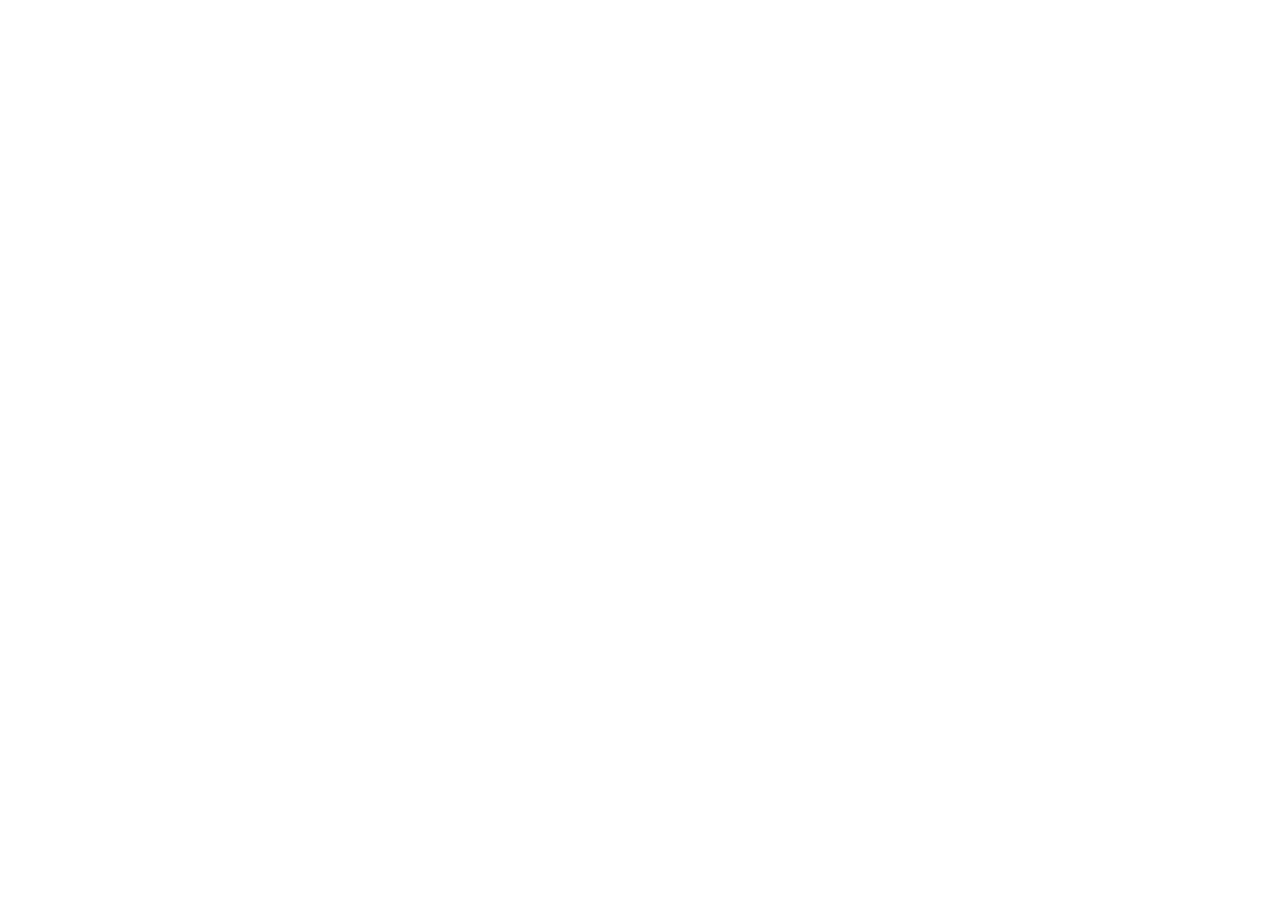
==== index.html @ 406fc0de "Update index.html" ====
<!DOCTYPE html>
<html lang="en">
<head>
  <meta charset="UTF-8">
  <title>Flight Globe Viewer (Modules)</title>
  <style>
    body { margin: 0; overflow: hidden; }
    canvas { display: block; }
  </style>
</head>
<body>
  <script type="module">
    import * as THREE from 'https://unpkg.com/three@0.150.0/build/three.module.js';
    import { OrbitControls } from 'https://unpkg.com/three@0.150.0/examples/jsm/controls/OrbitControls.js';
    import ThreeGlobe from 'https://unpkg.com/three-globe@2.26.6/dist/three-globe.module.js';

    const scene = new THREE.Scene();
    const camera = new THREE.PerspectiveCamera(75, window.innerWidth / window.innerHeight, 0.1, 1000);
    camera.position.z = 300;

    const renderer = new THREE.WebGLRenderer({ antialias: true });
    renderer.setSize(window.innerWidth, window.innerHeight);
    document.body.appendChild(renderer.domElement);

    const controls = new OrbitControls(camera, renderer.domElement);
    controls.enableZoom = true;

    const globe = new ThreeGlobe()
      .globeImageUrl('https://unpkg.com/three-globe/example/img/earth-dark.jpg');

    scene.add(globe);
    scene.add(new THREE.AmbientLight(0xbbbbbb));

    const dirLight = new THREE.DirectionalLight(0xffffff, 0.6);
    dirLight.position.set(0, 50, 50);
    scene.add(dirLight);

    fetch('flights.json')
      .then(res => res.json())
      .then(flights => {
        const arcs = flights
          .filter(f => f.from[0] !== f.to[0] || f.from[1] !== f.to[1])
          .map(f => ({
            startLat: f.from[0],
            startLng: f.from[1],
            endLat: f.to[0],
            endLng: f.to[1]
          }));

        globe
          .arcsData(arcs)
          .arcColor(() => '#FF0000')
          .arcDashLength(0.4)
          .arcDashGap(4)
          .arcDashInitialGap(() => Math.random() * 5)
          .arcDashAnimateTime(1000)
          .arcAltitudeAutoScale(true);
      });

    function animate() {
      requestAnimationFrame(animate);
      globe.rotation.y += 0.002;
      controls.update();
      renderer.render(scene, camera);
    }

    animate();

    window.addEventListener('resize', () => {
      camera.aspect = window.innerWidth / window.innerHeight;
      camera.updateProjectionMatrix();
      renderer.setSize(window.innerWidth, window.innerHeight);
    });
  </script>
</body>
</html>
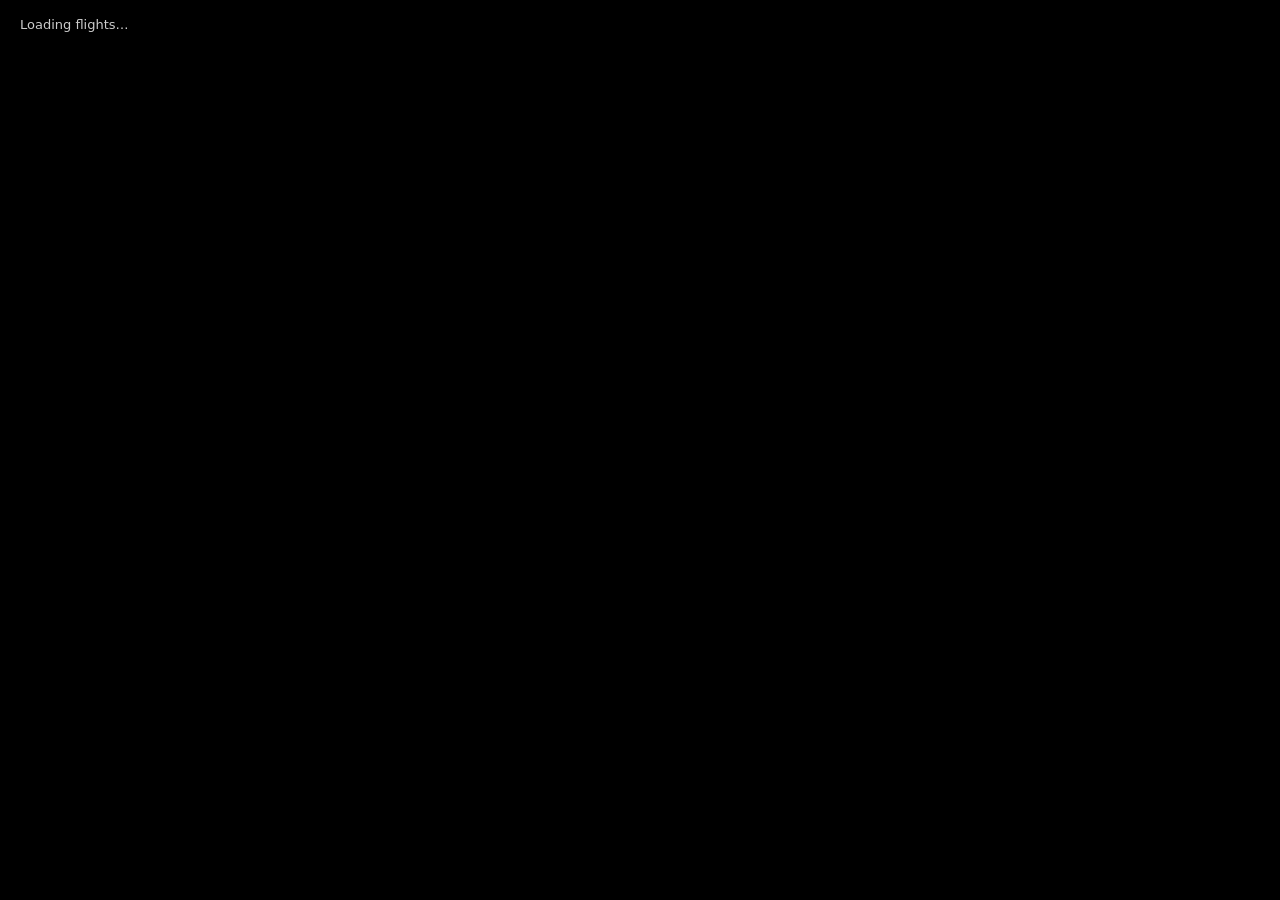
==== commit d2f93b21: "Rewrite with working ES-module setup The previous version failed on load: it pulled OrbitControls fr" ====
--- a/index.html
+++ b/index.html
@@ -1,42 +1,71 @@
 <!DOCTYPE html>
 <html lang="en">
 <head>
-  <meta charset="UTF-8">
-  <title>Flight Globe Viewer (Modules)</title>
+  <meta charset="UTF-8" />
+  <meta name="viewport" content="width=device-width, initial-scale=1" />
+  <title>Flight Globe Viewer</title>
   <style>
-    body { margin: 0; overflow: hidden; }
+    body { margin: 0; overflow: hidden; background: #000; }
     canvas { display: block; }
+    #status {
+      position: fixed; top: 10px; left: 10px;
+      color: #ccc; font: 13px/1.4 system-ui, sans-serif;
+      background: rgba(0, 0, 0, 0.5); padding: 6px 10px; border-radius: 6px;
+      pointer-events: none;
+    }
   </style>
+  <script type="importmap">
+  {
+    "imports": {
+      "three": "https://esm.sh/three@0.169.0",
+      "three/": "https://esm.sh/three@0.169.0/",
+      "three-globe": "https://esm.sh/three-globe@2.31.1?external=three"
+    }
+  }
+  </script>
 </head>
 <body>
+  <div id="status">Loading flights…</div>
+
   <script type="module">
-    import * as THREE from 'https://unpkg.com/three@0.150.0/build/three.module.js';
-    import { OrbitControls } from 'https://unpkg.com/three@0.150.0/examples/jsm/controls/OrbitControls.js';
-    import ThreeGlobe from 'https://unpkg.com/three-globe@2.26.6/dist/three-globe.module.js';
+    import * as THREE from 'three';
+    import { OrbitControls } from 'three/examples/jsm/controls/OrbitControls.js';
+    import ThreeGlobe from 'three-globe';
+
+    const status = document.getElementById('status');
+    window.addEventListener('error', e => { status.textContent = `Error: ${e.message}`; });
 
     const scene = new THREE.Scene();
-    const camera = new THREE.PerspectiveCamera(75, window.innerWidth / window.innerHeight, 0.1, 1000);
-    camera.position.z = 300;
+    const camera = new THREE.PerspectiveCamera(50, window.innerWidth / window.innerHeight, 0.1, 2000);
+    camera.position.z = 320;
 
     const renderer = new THREE.WebGLRenderer({ antialias: true });
     renderer.setSize(window.innerWidth, window.innerHeight);
+    renderer.setPixelRatio(Math.min(window.devicePixelRatio, 2));
     document.body.appendChild(renderer.domElement);
 
     const controls = new OrbitControls(camera, renderer.domElement);
-    controls.enableZoom = true;
+    controls.enableDamping = true;
+    controls.minDistance = 120;
+    controls.maxDistance = 800;
+    controls.autoRotate = true;
+    controls.autoRotateSpeed = 0.5;
 
     const globe = new ThreeGlobe()
-      .globeImageUrl('https://unpkg.com/three-globe/example/img/earth-dark.jpg');
+      .globeImageUrl('https://unpkg.com/three-globe/example/img/earth-blue-marble.jpg')
+      .bumpImageUrl('https://unpkg.com/three-globe/example/img/earth-topology.png');
+    scene.add(globe);
 
-    scene.add(globe);
-    scene.add(new THREE.AmbientLight(0xbbbbbb));
-
-    const dirLight = new THREE.DirectionalLight(0xffffff, 0.6);
-    dirLight.position.set(0, 50, 50);
+    scene.add(new THREE.AmbientLight(0xffffff, 1.2));
+    const dirLight = new THREE.DirectionalLight(0xffffff, 1.5);
+    dirLight.position.set(1, 1, 1);
     scene.add(dirLight);
 
     fetch('flights.json')
-      .then(res => res.json())
+      .then(res => {
+        if (!res.ok) throw new Error(`HTTP ${res.status} loading flights.json`);
+        return res.json();
+      })
       .then(flights => {
         const arcs = flights
           .filter(f => f.from[0] !== f.to[0] || f.from[1] !== f.to[1])
@@ -44,26 +73,48 @@
             startLat: f.from[0],
             startLng: f.from[1],
             endLat: f.to[0],
-            endLng: f.to[1]
+            endLng: f.to[1],
+            time: f.time,
           }));
+
+        const endpoints = flights.flatMap(f => [
+          { lat: f.from[0], lng: f.from[1] },
+          { lat: f.to[0], lng: f.to[1] },
+        ]);
 
         globe
           .arcsData(arcs)
-          .arcColor(() => '#FF0000')
+          .arcColor(() => '#ff4444')
+          .arcStroke(0.5)
           .arcDashLength(0.4)
-          .arcDashGap(4)
-          .arcDashInitialGap(() => Math.random() * 5)
-          .arcDashAnimateTime(1000)
-          .arcAltitudeAutoScale(true);
+          .arcDashGap(0.6)
+          .arcDashInitialGap(() => Math.random())
+          .arcDashAnimateTime(1500)
+          .arcAltitudeAutoScale(0.4)
+          .pointsData(endpoints)
+          .pointColor(() => '#ffcc00')
+          .pointAltitude(0.005)
+          .pointRadius(0.15);
+
+        status.textContent = `${arcs.length} flight${arcs.length === 1 ? '' : 's'} — drag to rotate, scroll to zoom`;
+
+        // Center the view on the first flight's origin
+        if (arcs.length) {
+          const { x, y, z } = globe.getCoords(arcs[0].startLat, arcs[0].startLng, 0);
+          camera.position.copy(new THREE.Vector3(x, y, z).normalize().multiplyScalar(320));
+          controls.update();
+        }
+      })
+      .catch(err => {
+        status.textContent = `Could not load flights.json (${err.message}). ` +
+          'If you opened this file directly, serve it instead: python3 -m http.server';
       });
 
     function animate() {
       requestAnimationFrame(animate);
-      globe.rotation.y += 0.002;
       controls.update();
       renderer.render(scene, camera);
     }
-
     animate();
 
     window.addEventListener('resize', () => {
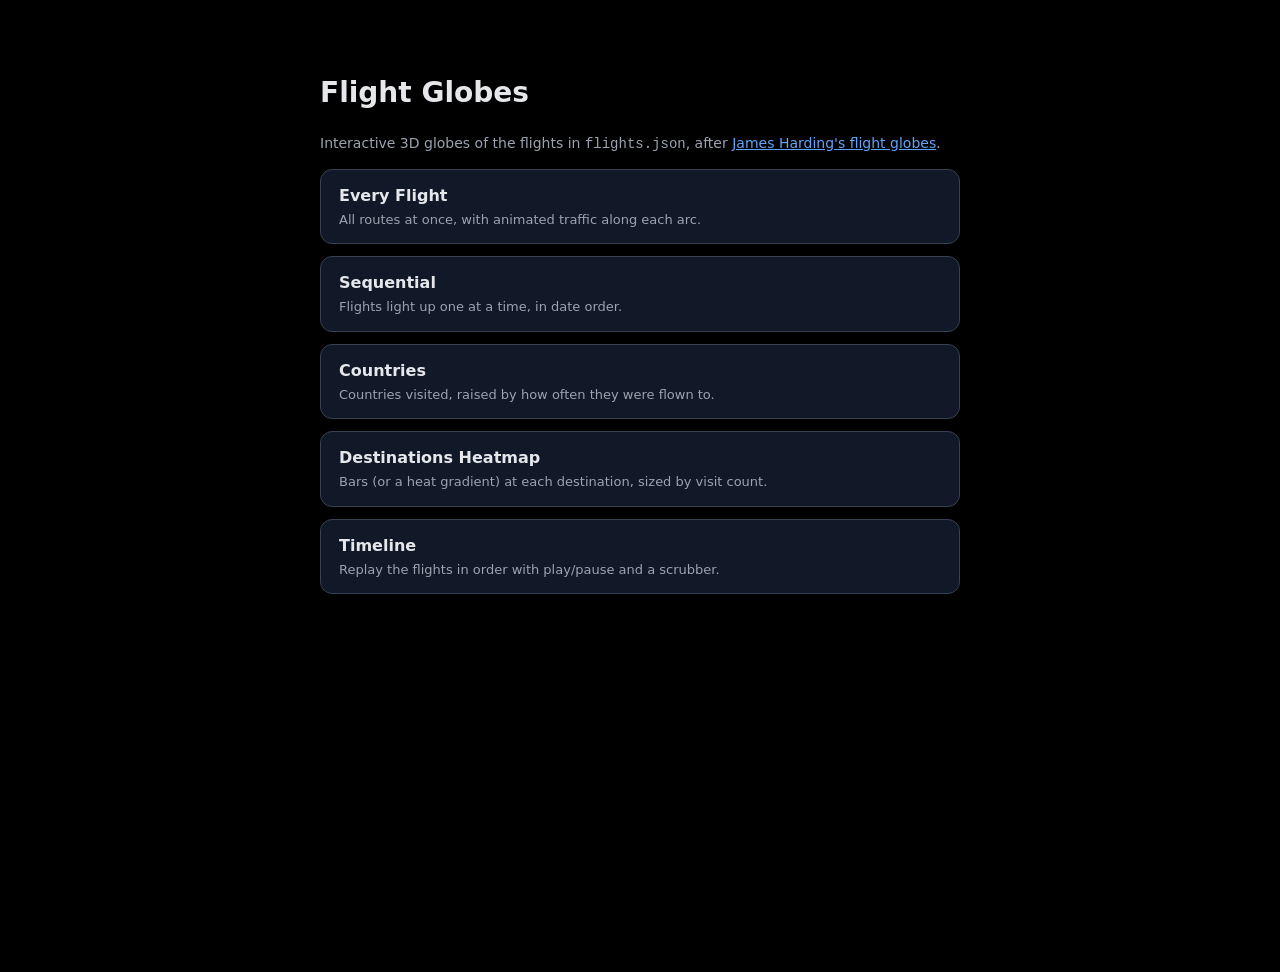
==== commit e855963b: "Add all five of James Harding's globe types Rebuilt on globe.gl (the library James uses) with his ex" ====
--- a/index.html
+++ b/index.html
@@ -3,125 +3,23 @@
 <head>
   <meta charset="UTF-8" />
   <meta name="viewport" content="width=device-width, initial-scale=1" />
-  <title>Flight Globe Viewer</title>
-  <style>
-    body { margin: 0; overflow: hidden; background: #000; }
-    canvas { display: block; }
-    #status {
-      position: fixed; top: 10px; left: 10px;
-      color: #ccc; font: 13px/1.4 system-ui, sans-serif;
-      background: rgba(0, 0, 0, 0.5); padding: 6px 10px; border-radius: 6px;
-      pointer-events: none;
-    }
-  </style>
-  <script type="importmap">
-  {
-    "imports": {
-      "three": "https://esm.sh/three@0.169.0",
-      "three/": "https://esm.sh/three@0.169.0/",
-      "three-globe": "https://esm.sh/three-globe@2.31.1?external=three"
-    }
-  }
-  </script>
+  <title>Flight Globes</title>
+  <link rel="stylesheet" href="style.css" />
 </head>
 <body>
-  <div id="status">Loading flights…</div>
-
-  <script type="module">
-    import * as THREE from 'three';
-    import { OrbitControls } from 'three/examples/jsm/controls/OrbitControls.js';
-    import ThreeGlobe from 'three-globe';
-
-    const status = document.getElementById('status');
-    window.addEventListener('error', e => { status.textContent = `Error: ${e.message}`; });
-
-    const scene = new THREE.Scene();
-    const camera = new THREE.PerspectiveCamera(50, window.innerWidth / window.innerHeight, 0.1, 2000);
-    camera.position.z = 320;
-
-    const renderer = new THREE.WebGLRenderer({ antialias: true });
-    renderer.setSize(window.innerWidth, window.innerHeight);
-    renderer.setPixelRatio(Math.min(window.devicePixelRatio, 2));
-    document.body.appendChild(renderer.domElement);
-
-    const controls = new OrbitControls(camera, renderer.domElement);
-    controls.enableDamping = true;
-    controls.minDistance = 120;
-    controls.maxDistance = 800;
-    controls.autoRotate = true;
-    controls.autoRotateSpeed = 0.5;
-
-    const globe = new ThreeGlobe()
-      .globeImageUrl('https://unpkg.com/three-globe/example/img/earth-blue-marble.jpg')
-      .bumpImageUrl('https://unpkg.com/three-globe/example/img/earth-topology.png');
-    scene.add(globe);
-
-    scene.add(new THREE.AmbientLight(0xffffff, 1.2));
-    const dirLight = new THREE.DirectionalLight(0xffffff, 1.5);
-    dirLight.position.set(1, 1, 1);
-    scene.add(dirLight);
-
-    fetch('flights.json')
-      .then(res => {
-        if (!res.ok) throw new Error(`HTTP ${res.status} loading flights.json`);
-        return res.json();
-      })
-      .then(flights => {
-        const arcs = flights
-          .filter(f => f.from[0] !== f.to[0] || f.from[1] !== f.to[1])
-          .map(f => ({
-            startLat: f.from[0],
-            startLng: f.from[1],
-            endLat: f.to[0],
-            endLng: f.to[1],
-            time: f.time,
-          }));
-
-        const endpoints = flights.flatMap(f => [
-          { lat: f.from[0], lng: f.from[1] },
-          { lat: f.to[0], lng: f.to[1] },
-        ]);
-
-        globe
-          .arcsData(arcs)
-          .arcColor(() => '#ff4444')
-          .arcStroke(0.5)
-          .arcDashLength(0.4)
-          .arcDashGap(0.6)
-          .arcDashInitialGap(() => Math.random())
-          .arcDashAnimateTime(1500)
-          .arcAltitudeAutoScale(0.4)
-          .pointsData(endpoints)
-          .pointColor(() => '#ffcc00')
-          .pointAltitude(0.005)
-          .pointRadius(0.15);
-
-        status.textContent = `${arcs.length} flight${arcs.length === 1 ? '' : 's'} — drag to rotate, scroll to zoom`;
-
-        // Center the view on the first flight's origin
-        if (arcs.length) {
-          const { x, y, z } = globe.getCoords(arcs[0].startLat, arcs[0].startLng, 0);
-          camera.position.copy(new THREE.Vector3(x, y, z).normalize().multiplyScalar(320));
-          controls.update();
-        }
-      })
-      .catch(err => {
-        status.textContent = `Could not load flights.json (${err.message}). ` +
-          'If you opened this file directly, serve it instead: python3 -m http.server';
-      });
-
-    function animate() {
-      requestAnimationFrame(animate);
-      controls.update();
-      renderer.render(scene, camera);
-    }
-    animate();
-
-    window.addEventListener('resize', () => {
-      camera.aspect = window.innerWidth / window.innerHeight;
-      camera.updateProjectionMatrix();
-      renderer.setSize(window.innerWidth, window.innerHeight);
-    });
-  </script>
+  <div class="home">
+    <h1>Flight Globes</h1>
+    <p class="sub">
+      Interactive 3D globes of the flights in <code>flights.json</code>, after
+      <a href="https://jameshard.ing/pilot/globes/" style="color:#60a5fa">James Harding's flight globes</a>.
+    </p>
+    <ul>
+      <li><a href="all.html"><b>Every Flight</b><span>All routes at once, with animated traffic along each arc.</span></a></li>
+      <li><a href="sequential.html"><b>Sequential</b><span>Flights light up one at a time, in date order.</span></a></li>
+      <li><a href="countries.html"><b>Countries</b><span>Countries visited, raised by how often they were flown to.</span></a></li>
+      <li><a href="destinations.html"><b>Destinations Heatmap</b><span>Bars (or a heat gradient) at each destination, sized by visit count.</span></a></li>
+      <li><a href="timeline.html"><b>Timeline</b><span>Replay the flights in order with play/pause and a scrubber.</span></a></li>
+    </ul>
+  </div>
 </body>
 </html>
--- a/style.css
+++ b/style.css
@@ -0,0 +1,59 @@
+html, body { margin: 0; height: 100%; background: #000; color: #e5e7eb; font: 14px/1.5 system-ui, sans-serif; }
+#globe { position: fixed; inset: 0; }
+
+.panel {
+  position: fixed; top: 0; left: 0; z-index: 10;
+  display: flex; flex-direction: column; gap: 4px;
+  padding: 8px; background: rgba(17, 24, 39, 0.5);
+  border-bottom-right-radius: 12px;
+}
+.panel a, .panel button, .panel select {
+  background: #1f2937; color: #e5e7eb; border: 0;
+  padding: 8px 16px; border-radius: 6px; text-align: left;
+  cursor: pointer; text-decoration: none; font: inherit;
+}
+.panel a:hover, .panel button:hover { background: #374151; }
+.panel.error { background: rgba(127, 29, 29, 0.9); top: auto; bottom: 0; border-radius: 0 12px 0 0; }
+
+.legend { display: flex; align-items: center; gap: 6px; font-size: 12px; padding: 0 4px; }
+.legend .ramp {
+  flex: 1; height: 10px; border-radius: 5px;
+  background: linear-gradient(to right, rgba(30,100,255,.85), rgba(30,255,255,.85), rgba(255,255,0,.85), rgba(255,0,0,.85));
+}
+
+/* Timeline page */
+.infocard {
+  position: fixed; right: 24px; bottom: 72px; z-index: 10;
+  background: rgba(17, 24, 39, 0.85); border: 1px solid #374151;
+  padding: 14px 18px; border-radius: 12px; max-width: 320px; pointer-events: none;
+}
+.infocard .date { font-size: 13px; color: #9ca3af; }
+.infocard .route { font-size: 19px; font-weight: 700; margin: 4px 0 8px; }
+.infocard .stats { display: grid; grid-template-columns: 1fr 1fr; gap: 12px; font-size: 13px; }
+.infocard .stats .k { color: #60a5fa; }
+.infocard .stats .v { font-family: ui-monospace, monospace; }
+
+.transport {
+  position: fixed; left: 0; right: 0; bottom: 0; z-index: 10;
+  display: flex; align-items: center; gap: 14px;
+  background: rgba(17, 24, 39, 0.85); border-top: 1px solid #374151; padding: 8px 14px;
+}
+.transport button {
+  width: 40px; height: 40px; border-radius: 50%; border: 0; cursor: pointer;
+  background: #1f2937; color: #e5e7eb; font-size: 16px;
+}
+.transport input[type=range] { flex: 1; accent-color: #60a5fa; }
+.transport .counter { font-family: ui-monospace, monospace; min-width: 64px; text-align: right; }
+
+/* Landing page */
+.home { max-width: 640px; margin: 8vh auto; padding: 0 20px; }
+.home h1 { font-size: 28px; }
+.home p.sub { color: #9ca3af; }
+.home ul { list-style: none; padding: 0; display: flex; flex-direction: column; gap: 12px; }
+.home li a {
+  display: block; background: #111827; border: 1px solid #374151;
+  border-radius: 12px; padding: 14px 18px; color: inherit; text-decoration: none;
+}
+.home li a:hover { border-color: #60a5fa; }
+.home li b { font-size: 16px; }
+.home li span { display: block; color: #9ca3af; font-size: 13px; margin-top: 2px; }
